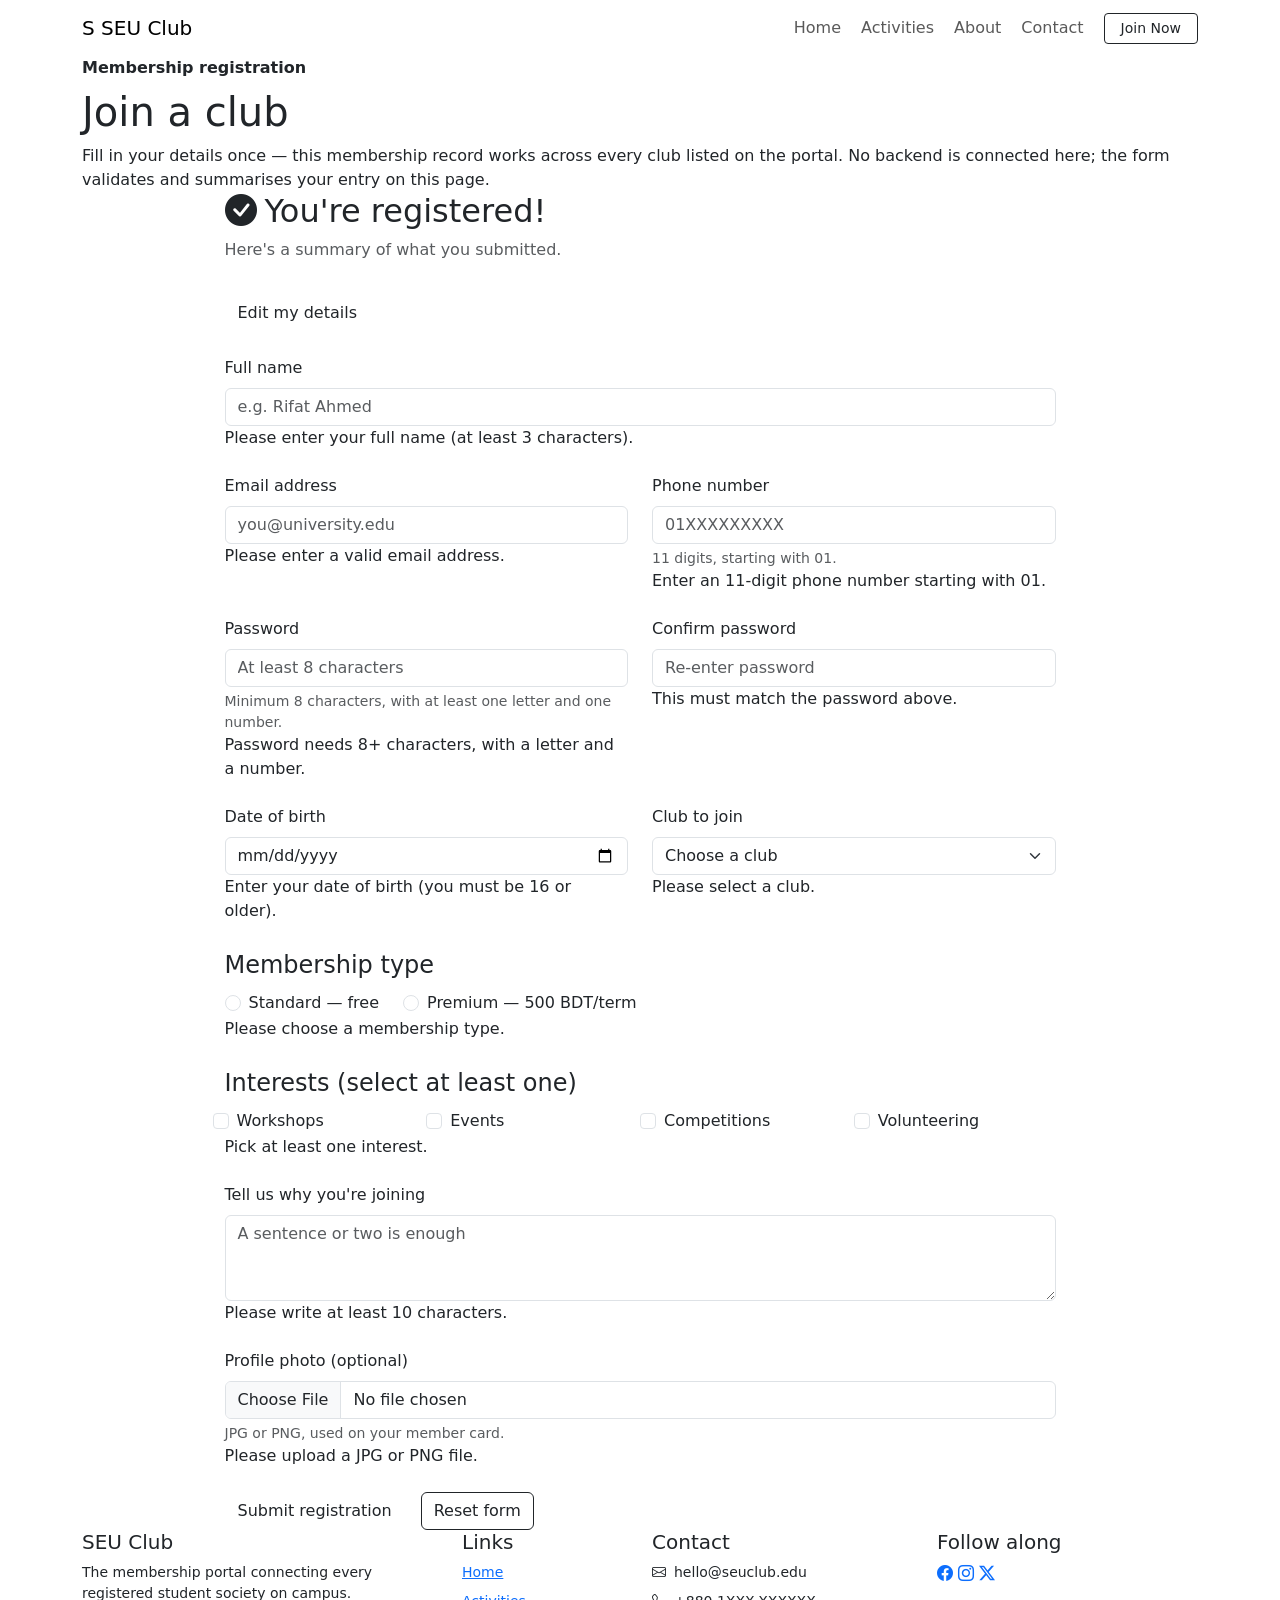
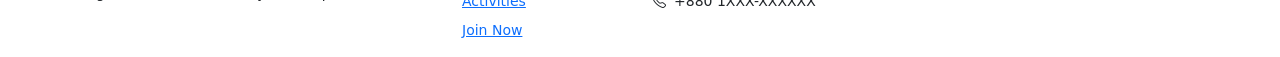
==== form.html @ 8338899f "upload index and form files" ====
<!DOCTYPE html>
<html lang="en">
<head>
  <meta charset="UTF-8" />
  <meta name="viewport" content="width=device-width, initial-scale=1.0" />
  <title>Join a Club — SEU Club</title>
  <link rel="preconnect" href="https://fonts.googleapis.com" />
  <link href="https://fonts.googleapis.com/css2?family=Fraunces:wght@500;600;700&family=Inter:wght@400;500;600;700&display=swap" rel="stylesheet" />
  <link href="https://cdn.jsdelivr.net/npm/bootstrap@5.3.3/dist/css/bootstrap.min.css" rel="stylesheet" />
  <link rel="stylesheet" href="https://cdn.jsdelivr.net/npm/bootstrap-icons@1.11.3/font/bootstrap-icons.css" />
  <link rel="stylesheet" href="css/style.css" />
</head>
<body>

  <nav class="navbar navbar-expand-lg navbar-club sticky-top">
    <div class="container">
      <a class="navbar-brand" href="index.html">
        <span class="brand-mark">S</span>
        SEU Club
      </a>

      <button
        class="navbar-toggler"
        type="button"
        data-bs-toggle="collapse"
        data-bs-target="#mainNav"
        aria-controls="mainNav"
        aria-expanded="false"
        aria-label="Toggle navigation"
      >
        <span class="navbar-toggler-icon"></span>
      </button>

      <div class="collapse navbar-collapse" id="mainNav">
        <ul class="navbar-nav ms-auto align-items-lg-center gap-lg-1">
          <li class="nav-item"><a class="nav-link" href="index.html#home">Home</a></li>
          <li class="nav-item"><a class="nav-link" href="index.html#activities">Activities</a></li>
          <li class="nav-item"><a class="nav-link" href="index.html#about">About</a></li>
          <li class="nav-item"><a class="nav-link" href="index.html#contact">Contact</a></li>
          <li class="nav-item ms-lg-2 mt-2 mt-lg-0">
            <a class="btn btn-join-nav btn-sm px-3 active" href="form.html">Join Now</a>
          </li>
        </ul>
      </div>
    </div>
  </nav>

  <header class="form-header">
    <div class="container">
      <p class="eyebrow mb-2" style="color: var(--gold); font-weight:600;">Membership registration</p>
      <h1 class="mb-2">Join a club</h1>
      <p class="mb-0">
        Fill in your details once — this membership record works across
        every club listed on the portal. No backend is connected here; the
        form validates and summarises your entry on this page.
      </p>
    </div>
  </header>

  <section class="section">
    <div class="container">
      <div class="row justify-content-center">
        <div class="col-lg-9">
          <div class="success-panel mb-4" id="successPanel">
            <h2><i class="bi bi-check-circle-fill me-2"></i>You're registered!</h2>
            <p class="text-muted">Here's a summary of what you submitted.</p>
            <table class="table summary-table mb-3">
              <tbody id="summaryBody"></tbody>
            </table>
            <button type="button" class="btn btn-primary-club" id="editAgainBtn">Edit my details</button>
          </div>

          <form class="form-card" id="membershipForm" novalidate>

            
            <div class="mb-4 field-wrap" id="wrap-fullName">
              <label for="fullName" class="form-label">Full name</label>
              <input type="text" class="form-control" id="fullName" name="fullName" placeholder="e.g. Rifat Ahmed" />
              <div class="field-error">Please enter your full name (at least 3 characters).</div>
            </div>

            <div class="row">
              <div class="col-md-6 mb-4 field-wrap" id="wrap-email">
                <label for="email" class="form-label">Email address</label>
                <input type="email" class="form-control" id="email" name="email" placeholder="you@university.edu" />
                <div class="field-error">Please enter a valid email address.</div>
              </div>

              <div class="col-md-6 mb-4 field-wrap" id="wrap-phone">
                <label for="phone" class="form-label">Phone number</label>
                <input type="tel" class="form-control" id="phone" name="phone" placeholder="01XXXXXXXXX" />
                <div class="form-text form-text-hint">11 digits, starting with 01.</div>
                <div class="field-error">Enter an 11-digit phone number starting with 01.</div>
              </div>
            </div>

            <div class="row">
              <div class="col-md-6 mb-4 field-wrap" id="wrap-password">
                <label for="password" class="form-label">Password</label>
                <input type="password" class="form-control" id="password" name="password" placeholder="At least 8 characters" />
                <div class="form-text form-text-hint">Minimum 8 characters, with at least one letter and one number.</div>
                <div class="field-error">Password needs 8+ characters, with a letter and a number.</div>
              </div>

              <div class="col-md-6 mb-4 field-wrap" id="wrap-confirmPassword">
                <label for="confirmPassword" class="form-label">Confirm password</label>
                <input type="password" class="form-control" id="confirmPassword" name="confirmPassword" placeholder="Re-enter password" />
                <div class="field-error">This must match the password above.</div>
              </div>
            </div>

            <div class="row">
              <div class="col-md-6 mb-4 field-wrap" id="wrap-dob">
                <label for="dob" class="form-label">Date of birth</label>
                <input type="date" class="form-control" id="dob" name="dob" />
                <div class="field-error">Enter your date of birth (you must be 16 or older).</div>
              </div>

              <div class="col-md-6 mb-4 field-wrap" id="wrap-club">
                <label for="club" class="form-label">Club to join</label>
                <select class="form-select" id="club" name="club">
                  <option value="" selected disabled>Choose a club</option>
                  <option value="programming">Programming Club</option>
                  <option value="photography">Lens Photography Society</option>
                  <option value="debate">Debate Society</option>
                  <option value="music">Music Circle</option>
                </select>
                <div class="field-error">Please select a club.</div>
              </div>
            </div>

            
            <fieldset class="field-group mb-4 field-wrap" id="wrap-membershipType">
              <legend>Membership type</legend>
              <div class="d-flex flex-wrap gap-4 mt-2">
                <div class="form-check">
                  <input class="form-check-input" type="radio" name="membershipType" id="typeStandard" value="Standard" />
                  <label class="form-check-label" for="typeStandard">Standard — free</label>
                </div>
                <div class="form-check">
                  <input class="form-check-input" type="radio" name="membershipType" id="typePremium" value="Premium" />
                  <label class="form-check-label" for="typePremium">Premium — 500 BDT/term</label>
                </div>
              </div>
              <div class="field-error">Please choose a membership type.</div>
            </fieldset>

           
            <fieldset class="field-group mb-4 field-wrap" id="wrap-interests">
              <legend>Interests (select at least one)</legend>
              <div class="row mt-2">
                <div class="col-6 col-md-3 form-check">
                  <input class="form-check-input" type="checkbox" name="interests" id="intWorkshops" value="Workshops" />
                  <label class="form-check-label" for="intWorkshops">Workshops</label>
                </div>
                <div class="col-6 col-md-3 form-check">
                  <input class="form-check-input" type="checkbox" name="interests" id="intEvents" value="Events" />
                  <label class="form-check-label" for="intEvents">Events</label>
                </div>
                <div class="col-6 col-md-3 form-check">
                  <input class="form-check-input" type="checkbox" name="interests" id="intCompetitions" value="Competitions" />
                  <label class="form-check-label" for="intCompetitions">Competitions</label>
                </div>
                <div class="col-6 col-md-3 form-check">
                  <input class="form-check-input" type="checkbox" name="interests" id="intVolunteer" value="Volunteering" />
                  <label class="form-check-label" for="intVolunteer">Volunteering</label>
                </div>
              </div>
              <div class="field-error">Pick at least one interest.</div>
            </fieldset>

            
            <div class="mb-4 field-wrap" id="wrap-bio">
              <label for="bio" class="form-label">Tell us why you're joining</label>
              <textarea class="form-control" id="bio" name="bio" rows="3" placeholder="A sentence or two is enough"></textarea>
              <div class="field-error">Please write at least 10 characters.</div>
            </div>

            
            <div class="mb-4 field-wrap" id="wrap-photo">
              <label for="photo" class="form-label">Profile photo (optional)</label>
              <input type="file" class="form-control" id="photo" name="photo" accept="image/*" />
              <div class="form-text form-text-hint">JPG or PNG, used on your member card.</div>
              <div class="field-error">Please upload a JPG or PNG file.</div>
            </div>

            <div class="d-flex flex-wrap gap-3 mt-4">
              <button type="submit" class="btn btn-primary-club">Submit registration</button>
              <button type="reset" class="btn btn-secondary-club" style="color: var(--navy); border-color: var(--navy);" id="resetBtn">Reset form</button>
            </div>
          </form>

        </div>
      </div>
    </div>
  </section>

  
  <footer class="footer-club">
    <div class="container">
      <div class="row gy-4">
        <div class="col-lg-4">
          <h5>SEU Club</h5>
          <p class="small mb-0">The membership portal connecting every registered student society on campus.</p>
        </div>
        <div class="col-6 col-lg-2">
          <h5>Links</h5>
          <ul class="list-unstyled small d-grid gap-2">
            <li><a href="index.html#home">Home</a></li>
            <li><a href="index.html#activities">Activities</a></li>
            <li><a href="form.html">Join Now</a></li>
          </ul>
        </div>
        <div class="col-6 col-lg-3">
          <h5>Contact</h5>
          <ul class="list-unstyled small d-grid gap-2">
            <li><i class="bi bi-envelope me-2"></i>hello@seuclub.edu</li>
            <li><i class="bi bi-telephone me-2"></i>+880 1XXX-XXXXXX</li>
          </ul>
        </div>
        <div class="col-lg-3">
          <h5>Follow along</h5>
          <div class="social-icons">
            <a href="#" aria-label="Facebook"><i class="bi bi-facebook"></i></a>
            <a href="#" aria-label="Instagram"><i class="bi bi-instagram"></i></a>
            <a href="#" aria-label="X"><i class="bi bi-twitter-x"></i></a>
          </div>
        </div>
      </div>
      </div>
  </footer>

  <script src="https://cdn.jsdelivr.net/npm/bootstrap@5.3.3/dist/js/bootstrap.bundle.min.js"></script>
  <script src="js/validation.js"></script>
</body>
</html>
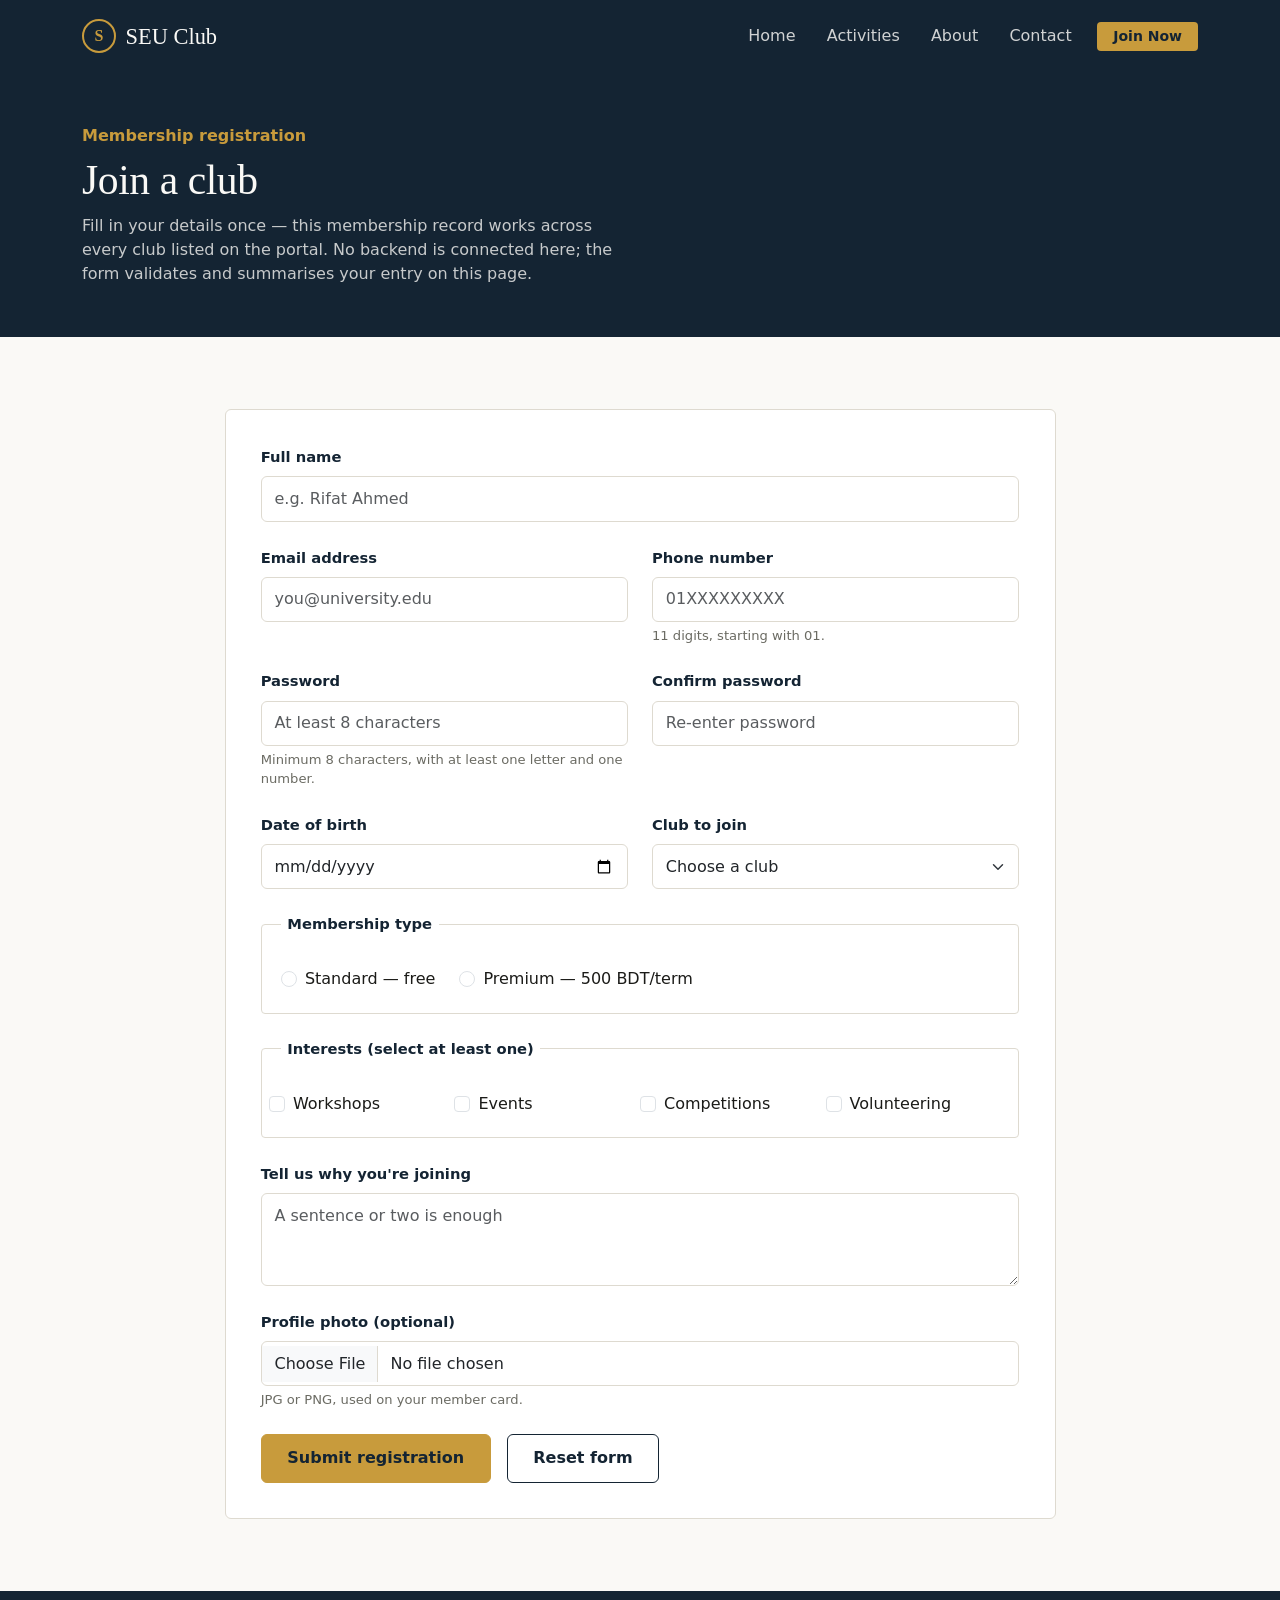
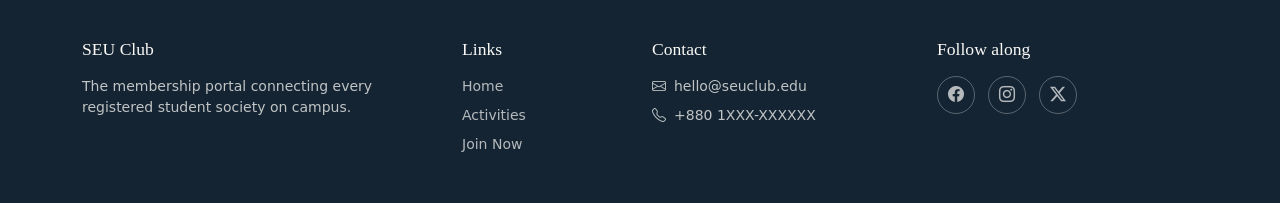
==== commit 44550b46: "Update stylesheet and script paths in form.html" ====
--- a/form.html
+++ b/form.html
@@ -8,7 +8,7 @@
   <link href="https://fonts.googleapis.com/css2?family=Fraunces:wght@500;600;700&family=Inter:wght@400;500;600;700&display=swap" rel="stylesheet" />
   <link href="https://cdn.jsdelivr.net/npm/bootstrap@5.3.3/dist/css/bootstrap.min.css" rel="stylesheet" />
   <link rel="stylesheet" href="https://cdn.jsdelivr.net/npm/bootstrap-icons@1.11.3/font/bootstrap-icons.css" />
-  <link rel="stylesheet" href="css/style.css" />
+  <link rel="stylesheet" href="style.css" />
 </head>
 <body>
 
@@ -231,6 +231,6 @@
   </footer>
 
   <script src="https://cdn.jsdelivr.net/npm/bootstrap@5.3.3/dist/js/bootstrap.bundle.min.js"></script>
-  <script src="js/validation.js"></script>
+  <script src="validation.js"></script>
 </body>
 </html>
--- a/style.css
+++ b/style.css
@@ -0,0 +1,447 @@
+
+:root {
+  --navy: #142433;
+  --navy-light: #1f3a52;
+  --gold: #c89b3c;
+  --gold-soft: #e8d5a8;
+  --paper: #faf9f6;
+  --ink: #1b1b18;
+  --muted: #6b6b63;
+  --line: #dedad0;
+
+  --font-display: "Fraunces", Georgia, serif;
+  --font-body: "Inter", system-ui, -apple-system, sans-serif;
+}
+
+html {
+  scroll-behavior: smooth;
+}
+
+body {
+  font-family: var(--font-body);
+  color: var(--ink);
+  background-color: var(--paper);
+}
+
+h1, h2, h3, h4,
+.font-display {
+  font-family: var(--font-display);
+  letter-spacing: -0.01em;
+}
+
+a:focus-visible,
+button:focus-visible,
+input:focus-visible,
+select:focus-visible,
+textarea:focus-visible {
+  outline: 3px solid var(--gold);
+  outline-offset: 2px;
+}
+
+
+.navbar-club {
+  background-color: var(--navy);
+  padding-top: 0.9rem;
+  padding-bottom: 0.9rem;
+}
+
+.navbar-club .navbar-brand {
+  font-family: var(--font-display);
+  font-size: 1.4rem;
+  color: var(--paper);
+  display: flex;
+  align-items: center;
+  gap: 0.6rem;
+}
+
+.navbar-club .brand-mark {
+  width: 34px;
+  height: 34px;
+  border: 2px solid var(--gold);
+  border-radius: 50%;
+  display: inline-flex;
+  align-items: center;
+  justify-content: center;
+  color: var(--gold);
+  font-family: var(--font-display);
+  font-weight: 600;
+  font-size: 1rem;
+}
+
+.navbar-club .nav-link {
+  color: rgba(250, 249, 246, 0.82);
+  font-weight: 500;
+  margin-left: 0.35rem;
+  margin-right: 0.35rem;
+}
+
+.navbar-club .nav-link:hover,
+.navbar-club .nav-link.active {
+  color: var(--gold);
+}
+
+.navbar-club .btn-join-nav {
+  background-color: var(--gold);
+  color: var(--navy);
+  font-weight: 600;
+  border: none;
+}
+
+.navbar-club .btn-join-nav:hover {
+  background-color: var(--gold-soft);
+  color: var(--navy);
+}
+
+.navbar-club .navbar-toggler {
+  border-color: rgba(250, 249, 246, 0.35);
+}
+
+.navbar-club .navbar-toggler-icon {
+  filter: invert(1);
+}
+
+
+.hero {
+  background-color: var(--navy);
+  color: var(--paper);
+  position: relative;
+  overflow: hidden;
+  padding-top: 5.5rem;
+  padding-bottom: 5.5rem;
+}
+
+.hero .eyebrow {
+  color: var(--gold);
+  font-weight: 600;
+  font-size: 0.95rem;
+}
+
+.hero h1 {
+  font-size: clamp(2.4rem, 5vw, 3.6rem);
+  line-height: 1.08;
+  max-width: 14ch;
+}
+
+.hero p.lede {
+  color: rgba(250, 249, 246, 0.78);
+  font-size: 1.15rem;
+  max-width: 46ch;
+}
+
+.btn-primary-club {
+  background-color: var(--gold);
+  border: 1px solid var(--gold);
+  color: var(--navy);
+  font-weight: 600;
+  padding: 0.7rem 1.6rem;
+}
+
+.btn-primary-club:hover {
+  background-color: #b8892f;
+  border-color: #b8892f;
+  color: var(--navy);
+}
+
+.btn-secondary-club {
+  background-color: transparent;
+  border: 1px solid rgba(250, 249, 246, 0.55);
+  color: var(--paper);
+  font-weight: 600;
+  padding: 0.7rem 1.6rem;
+}
+
+.btn-secondary-club:hover {
+  background-color: rgba(250, 249, 246, 0.1);
+  border-color: var(--paper);
+  color: var(--paper);
+}
+
+
+.hero-badges {
+  display: grid;
+  grid-template-columns: repeat(2, 1fr);
+  gap: 1rem;
+  max-width: 340px;
+  margin-left: auto;
+}
+
+.hero-badges .badge-tile {
+  aspect-ratio: 1;
+  border: 1px solid rgba(200, 155, 60, 0.4);
+  border-radius: 8px;
+  display: flex;
+  align-items: center;
+  justify-content: center;
+  font-size: 1.7rem;
+  color: var(--gold);
+  background: rgba(250, 249, 246, 0.03);
+}
+
+.hero-badges .badge-tile:nth-child(2) {
+  margin-top: 1rem;
+}
+
+.hero-badges .badge-tile:nth-child(3) {
+  margin-top: -0.7rem;
+}
+
+
+.section {
+  padding-top: 4.5rem;
+  padding-bottom: 4.5rem;
+}
+
+.section-heading .eyebrow {
+  color: var(--gold);
+  font-weight: 600;
+  text-transform: none;
+  font-size: 0.95rem;
+}
+
+.section-heading h2 {
+  font-size: clamp(1.8rem, 3vw, 2.4rem);
+  max-width: 24ch;
+}
+
+.section-heading p {
+  color: var(--muted);
+  max-width: 60ch;
+}
+
+
+.club-card {
+  border: 1px solid var(--line);
+  border-radius: 4px;
+  border-bottom: 3px solid var(--gold);
+  background: #fff;
+  padding: 1.9rem;
+  height: 100%;
+  transition: transform 0.15s ease, box-shadow 0.15s ease;
+}
+
+.club-card:hover {
+  transform: translateY(-3px);
+  box-shadow: 0 10px 24px rgba(20, 36, 51, 0.08);
+}
+
+.club-card .card-icon {
+  width: 48px;
+  height: 48px;
+  border-radius: 50%;
+  background: var(--navy);
+  color: var(--gold);
+  display: flex;
+  align-items: center;
+  justify-content: center;
+  font-size: 1.3rem;
+  margin-bottom: 1.1rem;
+}
+
+.club-card h3 {
+  font-size: 1.25rem;
+  margin-bottom: 0.6rem;
+}
+
+.club-card p {
+  color: var(--muted);
+  font-size: 0.96rem;
+}
+
+.club-card .btn-card {
+  color: var(--navy);
+  font-weight: 600;
+  padding: 0;
+  border: none;
+  background: none;
+  border-bottom: 1px solid var(--gold);
+  border-radius: 0;
+}
+
+.club-card .btn-card:hover {
+  color: var(--gold);
+}
+
+
+.stats-strip {
+  background-color: #fff;
+  border-top: 1px solid var(--line);
+  border-bottom: 1px solid var(--line);
+}
+
+.stats-strip .stat-num {
+  font-family: var(--font-display);
+  font-size: 2.1rem;
+  color: var(--navy);
+}
+
+.stats-strip .stat-label {
+  color: var(--muted);
+  font-size: 0.9rem;
+}
+
+
+.footer-club {
+  background-color: var(--navy);
+  color: rgba(250, 249, 246, 0.75);
+  padding-top: 3rem;
+  padding-bottom: 2rem;
+}
+
+.footer-club h5 {
+  color: var(--paper);
+  font-family: var(--font-display);
+  font-size: 1.1rem;
+  margin-bottom: 1rem;
+}
+
+.footer-club a {
+  color: rgba(250, 249, 246, 0.7);
+  text-decoration: none;
+}
+
+.footer-club a:hover {
+  color: var(--gold);
+}
+
+.footer-club .social-icons a {
+  display: inline-flex;
+  align-items: center;
+  justify-content: center;
+  width: 38px;
+  height: 38px;
+  border: 1px solid rgba(250, 249, 246, 0.3);
+  border-radius: 50%;
+  margin-right: 0.5rem;
+}
+
+.footer-club .social-icons a:hover {
+  border-color: var(--gold);
+  color: var(--gold);
+}
+
+.footer-club .footer-bottom {
+  border-top: 1px solid rgba(250, 249, 246, 0.15);
+  margin-top: 2rem;
+  padding-top: 1.4rem;
+  font-size: 0.85rem;
+  color: rgba(250, 249, 246, 0.55);
+}
+
+
+
+.form-header {
+  background-color: var(--navy);
+  color: var(--paper);
+  padding-top: 3.2rem;
+  padding-bottom: 3.2rem;
+}
+
+.form-header h1 {
+  font-size: clamp(1.9rem, 3.6vw, 2.6rem);
+}
+
+.form-header p {
+  color: rgba(250, 249, 246, 0.78);
+  max-width: 55ch;
+}
+
+.form-card {
+  background: #fff;
+  border: 1px solid var(--line);
+  border-radius: 6px;
+  padding: 2.2rem;
+}
+
+.form-card .form-label {
+  font-weight: 600;
+  font-size: 0.92rem;
+  color: var(--navy);
+}
+
+.form-card .form-text-hint {
+  font-size: 0.82rem;
+  color: var(--muted);
+}
+
+.form-card .form-control,
+.form-card .form-select {
+  border-color: var(--line);
+  padding: 0.6rem 0.8rem;
+}
+
+.form-card .form-control:focus,
+.form-card .form-select:focus {
+  border-color: var(--gold);
+  box-shadow: 0 0 0 0.2rem rgba(200, 155, 60, 0.2);
+}
+
+
+.field-error {
+  display: none;
+  color: #a3312a;
+  font-size: 0.83rem;
+  margin-top: 0.35rem;
+}
+
+.show-error .field-error {
+  display: block;
+}
+
+.show-error .form-control,
+.show-error .form-select {
+  border-color: #a3312a;
+}
+
+.field-ok .form-control,
+.field-ok .form-select {
+  border-color: #3e7a4c;
+}
+
+fieldset.field-group {
+  border: 1px solid var(--line);
+  border-radius: 4px;
+  padding: 1rem 1.2rem 1.2rem;
+}
+
+fieldset.field-group legend {
+  float: none;
+  width: auto;
+  font-size: 0.92rem;
+  font-weight: 600;
+  color: var(--navy);
+  padding: 0 0.4rem;
+}
+
+.success-panel {
+  display: none;
+  background: #eef6ee;
+  border: 1px solid #3e7a4c;
+  border-radius: 6px;
+  padding: 1.6rem;
+}
+
+.success-panel.show {
+  display: block;
+}
+
+.success-panel h2 {
+  font-size: 1.3rem;
+  color: #275235;
+}
+
+.summary-table th {
+  color: var(--muted);
+  font-weight: 600;
+  width: 40%;
+  font-size: 0.9rem;
+}
+
+.summary-table td {
+  font-size: 0.9rem;
+}
+
+@media (max-width: 767.98px) {
+  .hero-badges {
+    margin: 2.5rem auto 0;
+  }
+}
